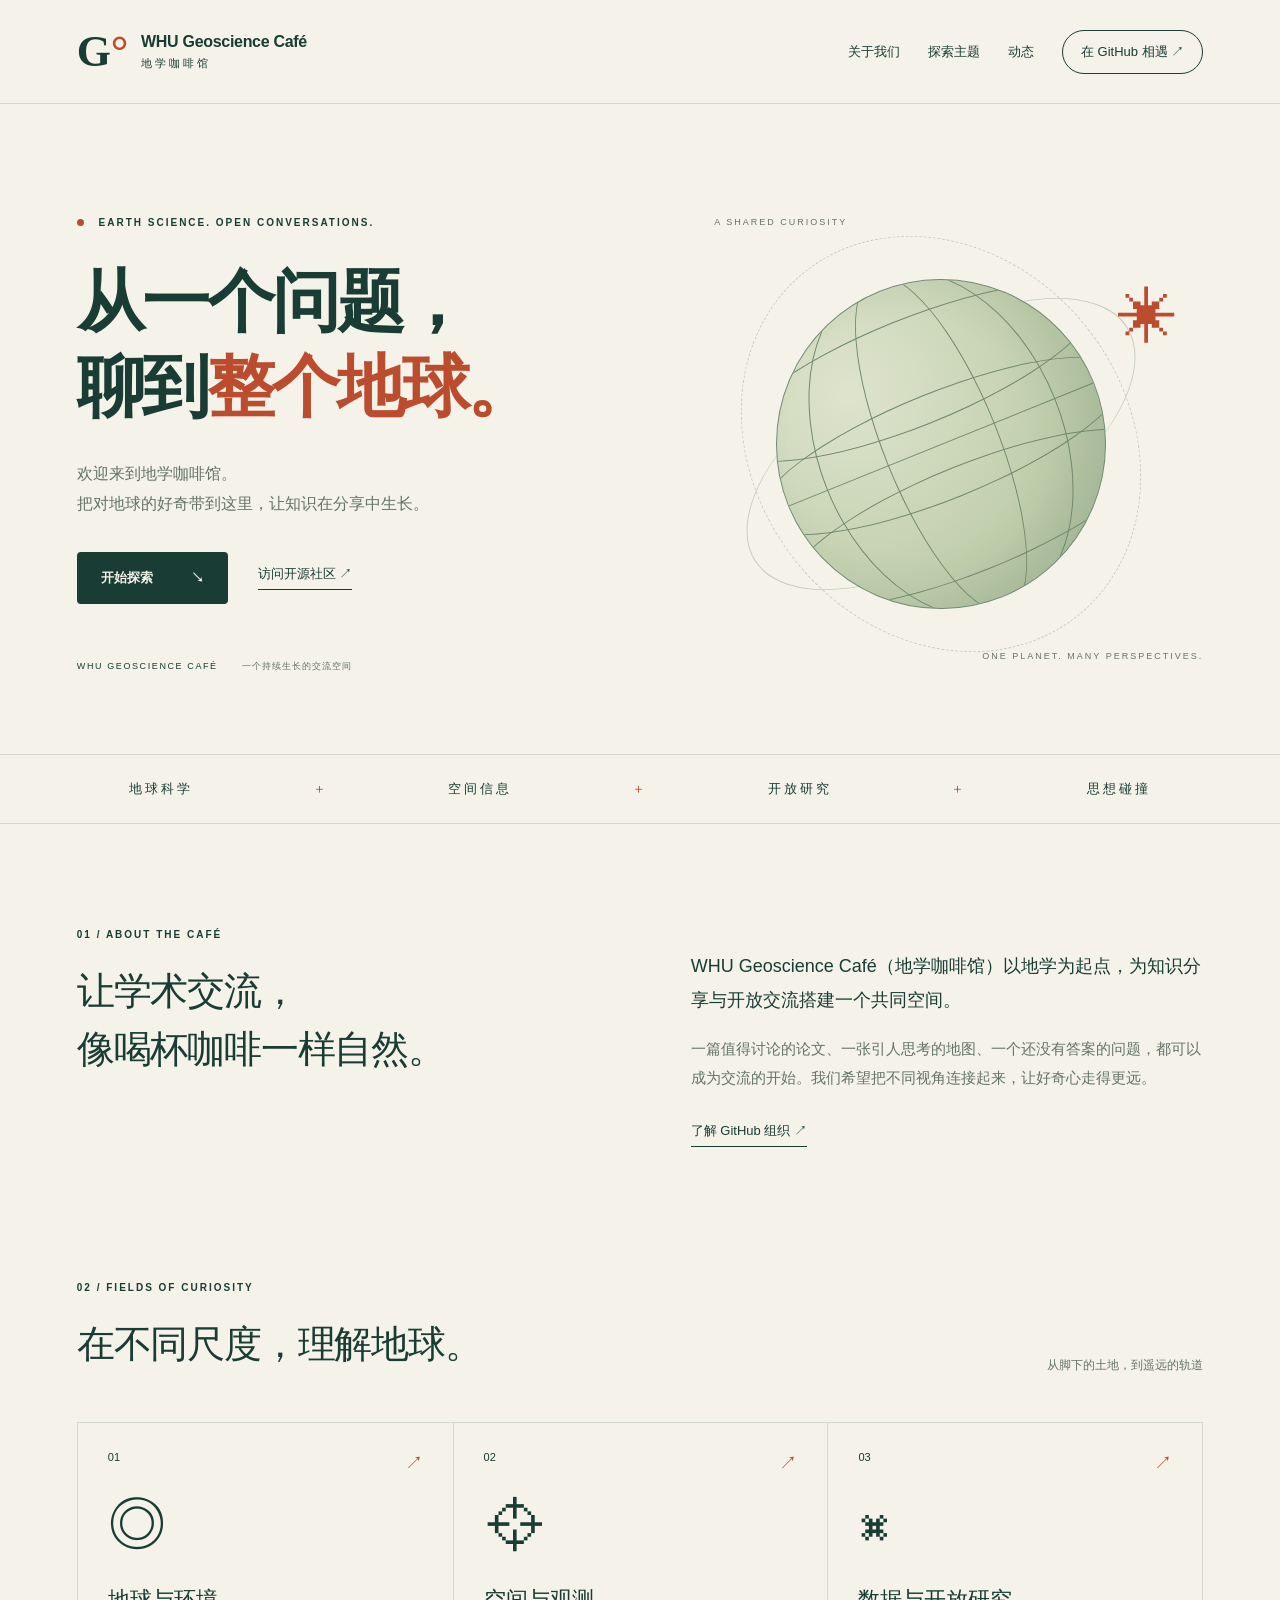
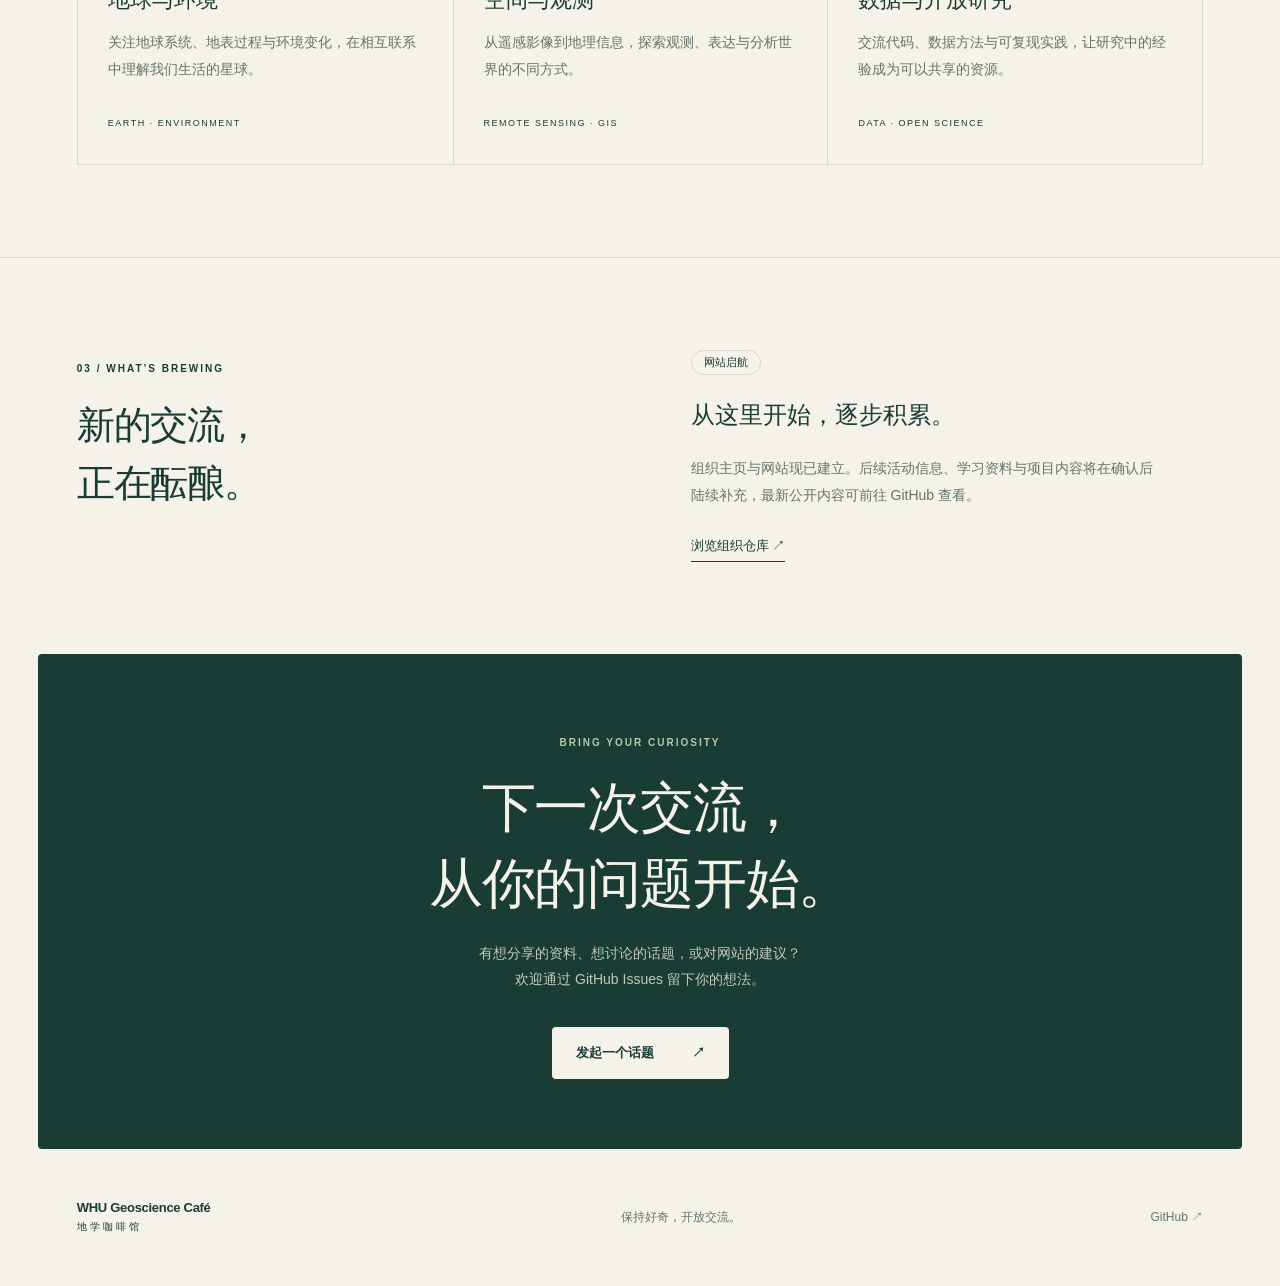
==== index.html @ db6918d6 "Initialize WHU Geoscience Café website and Pages deployment" ====
<!doctype html>
<html lang="zh-CN">
<head>
  <meta charset="utf-8">
  <meta name="viewport" content="width=device-width, initial-scale=1">
  <meta name="theme-color" content="#193c34">
  <meta name="description" content="WHU Geoscience Café · 地学咖啡馆。围绕地球科学、空间信息与开放研究，分享知识、交流问题、共同探索。">
  <title>WHU Geoscience Café · 地学咖啡馆</title>
  <link rel="icon" href="assets/favicon.svg" type="image/svg+xml">
  <link rel="stylesheet" href="styles.css">
</head>
<body>
  <header class="site-header">
    <a class="brand" href="#home" aria-label="地学咖啡馆首页"><span class="brand-mark" aria-hidden="true">G<span>°</span></span><span>WHU Geoscience Café<small>地学咖啡馆</small></span></a>
    <button class="nav-toggle" type="button" aria-expanded="false" aria-controls="site-nav" aria-label="打开导航">菜单 <span aria-hidden="true">＋</span></button>
    <nav id="site-nav" aria-label="主导航"><a href="#about">关于我们</a><a href="#explore">探索主题</a><a href="#updates">动态</a><a class="nav-cta" href="https://github.com/whu-geosciencecafe">在 GitHub 相遇 ↗</a></nav>
  </header>
  <main id="home">
    <section class="hero" aria-labelledby="hero-title">
      <div class="hero-content"><p class="eyebrow"><span class="status-dot"></span> EARTH SCIENCE. OPEN CONVERSATIONS.</p><h1 id="hero-title">从一个问题，<br>聊到<span>整个地球。</span></h1><p class="hero-copy">欢迎来到地学咖啡馆。<br>把对地球的好奇带到这里，让知识在分享中生长。</p><div class="hero-actions"><a class="button primary" href="#explore">开始探索 <span>↘</span></a><a class="text-link" href="https://github.com/whu-geosciencecafe">访问开源社区 ↗</a></div><p class="hero-caption">WHU GEOSCIENCE CAFÉ <span>一个持续生长的交流空间</span></p></div>
      <div class="earth-art" aria-hidden="true"><div class="orbit orbit-one"></div><div class="orbit orbit-two"></div><div class="earth"><div class="latitude lat-one"></div><div class="latitude lat-two"></div><div class="latitude lat-three"></div><div class="meridian mer-one"></div><div class="meridian mer-two"></div><div class="equator"></div></div><span class="art-label label-top">A SHARED CURIOSITY</span><span class="art-label label-bottom">ONE PLANET. MANY PERSPECTIVES.</span><span class="art-point">✳</span></div>
    </section>
    <div class="topic-strip" aria-label="交流关键词"><span>地球科学</span><b>＋</b><span>空间信息</span><b>＋</b><span>开放研究</span><b>＋</b><span>思想碰撞</span></div>
    <section id="about" class="section about"><div><p class="eyebrow">01 / ABOUT THE CAFÉ</p><h2>让学术交流，<br>像喝杯咖啡一样自然。</h2></div><div class="about-copy"><p>WHU Geoscience Café（地学咖啡馆）以地学为起点，为知识分享与开放交流搭建一个共同空间。</p><p>一篇值得讨论的论文、一张引人思考的地图、一个还没有答案的问题，都可以成为交流的开始。我们希望把不同视角连接起来，让好奇心走得更远。</p><a class="text-link" href="https://github.com/whu-geosciencecafe/.github/blob/main/profile/README.md">了解 GitHub 组织 ↗</a></div></section>
    <section id="explore" class="section explore"><div class="section-heading"><div><p class="eyebrow">02 / FIELDS OF CURIOSITY</p><h2>在不同尺度，理解地球。</h2></div><span class="section-note">从脚下的土地，到遥远的轨道</span></div><div class="topic-grid"><article><span class="topic-number">01 <span>↗</span></span><div class="topic-symbol" aria-hidden="true">◎</div><h3>地球与环境</h3><p>关注地球系统、地表过程与环境变化，在相互联系中理解我们生活的星球。</p><span class="topic-tags">EARTH · ENVIRONMENT</span></article><article><span class="topic-number">02 <span>↗</span></span><div class="topic-symbol" aria-hidden="true">⌖</div><h3>空间与观测</h3><p>从遥感影像到地理信息，探索观测、表达与分析世界的不同方式。</p><span class="topic-tags">REMOTE SENSING · GIS</span></article><article><span class="topic-number">03 <span>↗</span></span><div class="topic-symbol" aria-hidden="true">⌘</div><h3>数据与开放研究</h3><p>交流代码、数据方法与可复现实践，让研究中的经验成为可以共享的资源。</p><span class="topic-tags">DATA · OPEN SCIENCE</span></article></div></section>
    <section id="updates" class="section updates"><div><p class="eyebrow">03 / WHAT’S BREWING</p><h2>新的交流，<br>正在酝酿。</h2></div><div class="update-content"><span class="pill">网站启航</span><h3>从这里开始，逐步积累。</h3><p>组织主页与网站现已建立。后续活动信息、学习资料与项目内容将在确认后陆续补充，最新公开内容可前往 GitHub 查看。</p><a class="text-link" href="https://github.com/orgs/whu-geosciencecafe/repositories">浏览组织仓库 ↗</a></div></section>
    <section id="join" class="join"><p class="eyebrow">BRING YOUR CURIOSITY</p><h2>下一次交流，<br>从你的问题开始。</h2><p>有想分享的资料、想讨论的话题，或对网站的建议？<br>欢迎通过 GitHub Issues 留下你的想法。</p><a class="button light" href="https://github.com/whu-geosciencecafe/whu-geosciencecafe.github.io/issues/new/choose">发起一个话题 <span>↗</span></a></section>
  </main>
  <footer><a class="brand" href="#home">WHU Geoscience Café<small>地学咖啡馆</small></a><p>保持好奇，开放交流。</p><a href="https://github.com/whu-geosciencecafe">GitHub ↗</a></footer>
  <script src="script.js"></script>
</body>
</html>
---- styles.css ----
:root{--paper:#f4f2e9;--ink:#193c34;--muted:#66736a;--line:#d5d9cc;--accent:#bb4c2d}*{box-sizing:border-box}html{scroll-behavior:smooth;scroll-padding-top:100px}body{margin:0;background:var(--paper);color:var(--ink);font-family:Inter,-apple-system,BlinkMacSystemFont,"Segoe UI","PingFang SC","Microsoft YaHei",sans-serif;-webkit-font-smoothing:antialiased}a{color:inherit;text-decoration:none}button{font:inherit}a:focus-visible,button:focus-visible{outline:3px solid var(--accent);outline-offset:6px}.site-header{max-width:1440px;margin:auto;min-height:104px;padding:22px 6%;display:flex;align-items:center;justify-content:space-between;border-bottom:1px solid var(--line);gap:24px}.brand{display:flex;gap:13px;align-items:center;font-size:16px;font-weight:700;letter-spacing:-.3px}.brand small{display:block;font-size:11px;font-weight:400;letter-spacing:3px;margin-top:5px}.brand-mark{font-family:Georgia,serif;font-size:44px;line-height:1}.brand-mark span{color:var(--accent)}nav{display:flex;gap:28px;align-items:center;font-size:13px}.nav-cta{border:1px solid var(--ink);border-radius:30px;padding:12px 18px}.nav-toggle{display:none}.hero{max-width:1440px;margin:auto;display:grid;grid-template-columns:1.15fr 1fr;align-items:center;min-height:650px;padding:70px 6% 40px;overflow:hidden}.eyebrow{font-size:10px;font-weight:600;letter-spacing:2px;line-height:1.7}.status-dot{display:inline-block;width:7px;height:7px;border-radius:50%;background:var(--accent);margin-right:10px}h1{font-size:clamp(44px,5.3vw,78px);line-height:1.25;font-weight:600;letter-spacing:-3px;margin:29px 0}h1 span{color:var(--accent)}.hero-copy{font-size:16px;line-height:1.9;color:var(--muted)}.hero-actions{display:flex;align-items:center;gap:30px;margin:32px 0 54px}.button{display:inline-flex;align-items:center;justify-content:space-between;gap:38px;padding:17px 24px;border-radius:4px;font-size:13px;font-weight:600}.primary{background:var(--ink);color:var(--paper)}.button:hover{background:var(--accent);color:white}.text-link{font-size:13px;border-bottom:1px solid currentColor;padding-bottom:6px}.hero-caption{font-size:9px;letter-spacing:1.6px}.hero-caption span{display:inline-block;margin-left:20px;color:var(--muted);letter-spacing:1px}.earth-art{height:470px;position:relative;display:grid;place-items:center}.earth{position:relative;width:330px;height:330px;border:1px solid #748b74;border-radius:50%;overflow:hidden;transform:rotate(-22deg);background:radial-gradient(circle at 30% 25%,#dfe4cd,#becdaa 65%,#a4b797);box-shadow:inset -28px -20px 50px #193c3415}.latitude{position:absolute;border:1px solid #6f886e;border-radius:50%;width:120%;left:-10%;height:33%}.lat-one{top:10%}.lat-two{top:34%}.lat-three{top:58%}.meridian{position:absolute;height:110%;top:-5%;border:1px solid #6f886e;border-radius:50%;left:50%;transform:translateX(-50%)}.mer-one{width:35%}.mer-two{width:75%}.equator{position:absolute;top:50%;width:100%;height:1px;background:#6f886e}.orbit{position:absolute;width:440px;height:440px;border:1px solid #c2cbb7;border-radius:50%;transform:rotate(-32deg) scaleY(.47)}.orbit-two{transform:rotate(52deg) scaleY(.85);border-style:dashed}.art-label{position:absolute;font-size:9px;letter-spacing:2px;color:var(--muted)}.label-top{top:8px;left:35px}.label-bottom{bottom:18px;right:0}.art-point{position:absolute;right:25px;top:75px;color:var(--accent);font-size:60px}.topic-strip{display:flex;justify-content:space-around;gap:15px;padding:25px 6%;border-block:1px solid var(--line);font-size:13px;letter-spacing:3px}.topic-strip b{color:var(--accent);font-weight:400}.section{max-width:1440px;margin:auto;padding:92px 6%}h2{font-size:clamp(29px,3vw,42px);font-weight:500;line-height:1.5;letter-spacing:-1.2px;margin:19px 0}p{line-height:1.9}.about{display:grid;grid-template-columns:1fr 1fr;gap:9%}.about-copy{font-size:15px;padding-top:15px;color:var(--muted)}.about-copy p:first-child{color:var(--ink);font-size:18px}.about-copy .text-link{display:inline-block;margin-top:15px;color:var(--ink)}.explore{padding-top:30px}.section-heading{display:flex;justify-content:space-between;align-items:end;margin-bottom:30px}.section-note{font-size:12px;color:var(--muted);padding-bottom:18px}.topic-grid{display:grid;grid-template-columns:repeat(3,1fr);border:1px solid var(--line)}.topic-grid article{padding:28px 30px 34px}.topic-grid article+article{border-left:1px solid var(--line)}.topic-number{font-size:11px;display:flex;justify-content:space-between}.topic-number span{color:var(--accent);font-size:18px}.topic-symbol{font-size:58px;font-family:Georgia,serif;height:100px;display:flex;align-items:center;font-weight:400}.topic-grid h3{font-size:22px;font-weight:500;margin:10px 0}.topic-grid p{font-size:14px;color:var(--muted);margin-bottom:30px}.topic-tags{font-size:9px;letter-spacing:1.5px}.updates{display:grid;grid-template-columns:1fr 1fr;gap:9%;border-top:1px solid var(--line)}.pill{display:inline-block;border:1px solid var(--line);padding:4px 12px;border-radius:20px;font-size:11px}.update-content h3{font-size:24px;font-weight:500}.update-content p{color:var(--muted);font-size:14px;max-width:470px}.update-content .text-link{display:inline-block;margin-top:15px}.join{margin:0 3%;padding:70px 8%;text-align:center;background:var(--ink);color:var(--paper);position:relative;border-radius:4px}.join .eyebrow{color:#b9c8aa}.join h2{font-size:clamp(36px,4.2vw,56px);line-height:1.4}.join p:not(.eyebrow){font-size:14px;color:#c0cabc}.light{background:var(--paper);color:var(--ink);margin-top:20px}footer{max-width:1440px;margin:auto;display:flex;align-items:center;justify-content:space-between;padding:45px 6%;gap:20px}footer p,footer>a:last-child{font-size:12px;color:var(--muted)}footer .brand{display:block;font-size:13px}footer .brand small{font-size:10px}a{transition:color .2s,background .2s}nav a:hover,.text-link:hover{color:var(--accent)}@media(min-width:1441px){.topic-strip{padding-inline:calc((100vw - 1267px)/2)}}@media(max-width:900px){.site-header{padding-inline:5%}nav{gap:18px}.hero{padding-inline:5%;min-height:600px}.earth{width:270px;height:270px}.orbit{width:350px;height:350px}.earth-art{height:390px}.label-top{left:10px}.art-point{right:0;font-size:45px}.hero-caption span{display:block;margin:12px 0}.section{padding-inline:5%}.topic-grid article{padding:24px}.section-note{display:none}}@media(max-width:680px){html{scroll-padding-top:20px}.site-header{min-height:85px;position:relative;flex-wrap:wrap}.brand{font-size:14px}.brand-mark{font-size:38px}.nav-toggle{display:block;background:transparent;border:1px solid var(--line);border-radius:4px;padding:8px 10px;font-size:12px}.nav-toggle span{margin-left:8px}nav{display:none;width:100%;flex-direction:column;align-items:stretch;padding:12px 0;gap:0}nav.is-open{display:flex}nav a{padding:14px 4px}.nav-cta{border:0;padding:14px 4px}.hero{grid-template-columns:1fr;padding-top:40px}.hero h1{font-size:clamp(34px,10vw,46px);letter-spacing:-1.5px}.hero-actions{gap:24px;margin-bottom:30px}.hero-caption{margin-top:35px}.earth-art{height:330px;margin-top:20px}.earth{width:245px;height:245px}.orbit{width:320px;height:320px}.label-top{top:4px;left:5%}.label-bottom{bottom:0;right:5%;font-size:8px}.art-point{right:9%;top:37px}.topic-strip{padding:20px 5%;font-size:10px;letter-spacing:0;gap:8px}.section{padding:54px 6%}.about,.updates{grid-template-columns:1fr;gap:16px}.about-copy{padding-top:0}.about-copy p:first-child{font-size:17px}.topic-grid{grid-template-columns:1fr}.topic-grid article+article{border-left:0;border-top:1px solid var(--line)}.topic-grid article{padding:24px}.topic-symbol{height:80px}.topic-grid p{margin-bottom:20px}.section-heading{margin-bottom:20px}.join{padding:50px 6%;margin-inline:4%}.join p br{display:none}footer{padding:35px 6%;flex-wrap:wrap}footer p{margin:0}footer>a:last-child{width:100%}}@media(prefers-reduced-motion:reduce){html{scroll-behavior:auto}a{transition:none}}
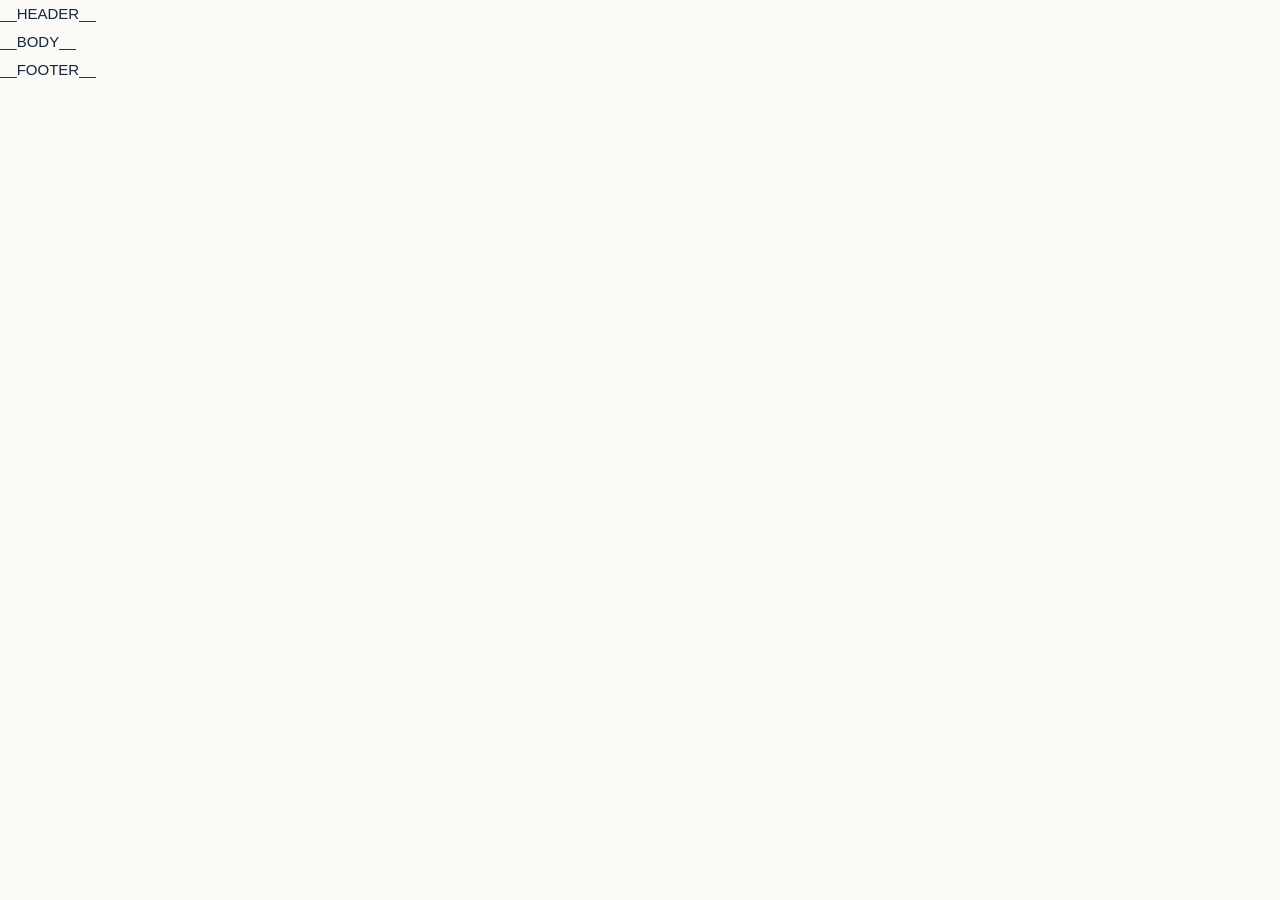
==== commit ddfdf249: "Rebuild GeoScience Cafe website with club assets and automated Pages checks" ====
--- a/index.html
+++ b/index.html
@@ -3,30 +3,37 @@
 <head>
   <meta charset="utf-8">
   <meta name="viewport" content="width=device-width, initial-scale=1">
-  <meta name="theme-color" content="#193c34">
-  <meta name="description" content="WHU Geoscience Café · 地学咖啡馆。围绕地球科学、空间信息与开放研究，分享知识、交流问题、共同探索。">
-  <title>WHU Geoscience Café · 地学咖啡馆</title>
-  <link rel="icon" href="assets/favicon.svg" type="image/svg+xml">
+  <meta name="theme-color" content="#153d8a">
+  <meta name="description" content="__DESCRIPTION__">
+  <meta property="og:title" content="__TITLE__">
+  <meta property="og:description" content="__DESCRIPTION__">
+  <meta property="og:type" content="website">
+  <meta property="og:image" content="https://whu-geosciencecafe.github.io/assets/photos/community.webp">
+  <meta property="og:url" content="https://whu-geosciencecafe.github.io/__PAGE_URL__">
+  <title>__TITLE__</title>
+  <link rel="canonical" href="https://whu-geosciencecafe.github.io/__PAGE_URL__">
+  <link rel="icon" href="assets/logo.png" type="image/png">
   <link rel="stylesheet" href="styles.css">
+  <script src="script.js" defer></script>
 </head>
 <body>
-  <header class="site-header">
-    <a class="brand" href="#home" aria-label="地学咖啡馆首页"><span class="brand-mark" aria-hidden="true">G<span>°</span></span><span>WHU Geoscience Café<small>地学咖啡馆</small></span></a>
-    <button class="nav-toggle" type="button" aria-expanded="false" aria-controls="site-nav" aria-label="打开导航">菜单 <span aria-hidden="true">＋</span></button>
-    <nav id="site-nav" aria-label="主导航"><a href="#about">关于我们</a><a href="#explore">探索主题</a><a href="#updates">动态</a><a class="nav-cta" href="https://github.com/whu-geosciencecafe">在 GitHub 相遇 ↗</a></nav>
-  </header>
-  <main id="home">
-    <section class="hero" aria-labelledby="hero-title">
-      <div class="hero-content"><p class="eyebrow"><span class="status-dot"></span> EARTH SCIENCE. OPEN CONVERSATIONS.</p><h1 id="hero-title">从一个问题，<br>聊到<span>整个地球。</span></h1><p class="hero-copy">欢迎来到地学咖啡馆。<br>把对地球的好奇带到这里，让知识在分享中生长。</p><div class="hero-actions"><a class="button primary" href="#explore">开始探索 <span>↘</span></a><a class="text-link" href="https://github.com/whu-geosciencecafe">访问开源社区 ↗</a></div><p class="hero-caption">WHU GEOSCIENCE CAFÉ <span>一个持续生长的交流空间</span></p></div>
-      <div class="earth-art" aria-hidden="true"><div class="orbit orbit-one"></div><div class="orbit orbit-two"></div><div class="earth"><div class="latitude lat-one"></div><div class="latitude lat-two"></div><div class="latitude lat-three"></div><div class="meridian mer-one"></div><div class="meridian mer-two"></div><div class="equator"></div></div><span class="art-label label-top">A SHARED CURIOSITY</span><span class="art-label label-bottom">ONE PLANET. MANY PERSPECTIVES.</span><span class="art-point">✳</span></div>
-    </section>
-    <div class="topic-strip" aria-label="交流关键词"><span>地球科学</span><b>＋</b><span>空间信息</span><b>＋</b><span>开放研究</span><b>＋</b><span>思想碰撞</span></div>
-    <section id="about" class="section about"><div><p class="eyebrow">01 / ABOUT THE CAFÉ</p><h2>让学术交流，<br>像喝杯咖啡一样自然。</h2></div><div class="about-copy"><p>WHU Geoscience Café（地学咖啡馆）以地学为起点，为知识分享与开放交流搭建一个共同空间。</p><p>一篇值得讨论的论文、一张引人思考的地图、一个还没有答案的问题，都可以成为交流的开始。我们希望把不同视角连接起来，让好奇心走得更远。</p><a class="text-link" href="https://github.com/whu-geosciencecafe/.github/blob/main/profile/README.md">了解 GitHub 组织 ↗</a></div></section>
-    <section id="explore" class="section explore"><div class="section-heading"><div><p class="eyebrow">02 / FIELDS OF CURIOSITY</p><h2>在不同尺度，理解地球。</h2></div><span class="section-note">从脚下的土地，到遥远的轨道</span></div><div class="topic-grid"><article><span class="topic-number">01 <span>↗</span></span><div class="topic-symbol" aria-hidden="true">◎</div><h3>地球与环境</h3><p>关注地球系统、地表过程与环境变化，在相互联系中理解我们生活的星球。</p><span class="topic-tags">EARTH · ENVIRONMENT</span></article><article><span class="topic-number">02 <span>↗</span></span><div class="topic-symbol" aria-hidden="true">⌖</div><h3>空间与观测</h3><p>从遥感影像到地理信息，探索观测、表达与分析世界的不同方式。</p><span class="topic-tags">REMOTE SENSING · GIS</span></article><article><span class="topic-number">03 <span>↗</span></span><div class="topic-symbol" aria-hidden="true">⌘</div><h3>数据与开放研究</h3><p>交流代码、数据方法与可复现实践，让研究中的经验成为可以共享的资源。</p><span class="topic-tags">DATA · OPEN SCIENCE</span></article></div></section>
-    <section id="updates" class="section updates"><div><p class="eyebrow">03 / WHAT’S BREWING</p><h2>新的交流，<br>正在酝酿。</h2></div><div class="update-content"><span class="pill">网站启航</span><h3>从这里开始，逐步积累。</h3><p>组织主页与网站现已建立。后续活动信息、学习资料与项目内容将在确认后陆续补充，最新公开内容可前往 GitHub 查看。</p><a class="text-link" href="https://github.com/orgs/whu-geosciencecafe/repositories">浏览组织仓库 ↗</a></div></section>
-    <section id="join" class="join"><p class="eyebrow">BRING YOUR CURIOSITY</p><h2>下一次交流，<br>从你的问题开始。</h2><p>有想分享的资料、想讨论的话题，或对网站的建议？<br>欢迎通过 GitHub Issues 留下你的想法。</p><a class="button light" href="https://github.com/whu-geosciencecafe/whu-geosciencecafe.github.io/issues/new/choose">发起一个话题 <span>↗</span></a></section>
-  </main>
-  <footer><a class="brand" href="#home">WHU Geoscience Café<small>地学咖啡馆</small></a><p>保持好奇，开放交流。</p><a href="https://github.com/whu-geosciencecafe">GitHub ↗</a></footer>
-  <script src="script.js"></script>
+  <a class="skip-link" href="#main">跳至正文</a>
+  __HEADER__
+  <main id="main">__BODY__</main>
+  __FOOTER__
+  <script id="site-data" type="application/json">__SITE_DATA__</script>
+  <dialog id="detail-dialog" aria-labelledby="dialog-title">
+    <div class="dialog-shell">
+      <button class="dialog-close" type="button" aria-label="关闭详情">关闭 <span aria-hidden="true">×</span></button>
+      <img id="dialog-image" src="assets/photos/community.webp" alt="" width="1200" height="800">
+      <div class="dialog-content">
+        <p id="dialog-category" class="eyebrow"></p>
+        <h2 id="dialog-title"></h2>
+        <p id="dialog-summary" class="dialog-summary"></p>
+        <div id="dialog-body"></div>
+        <p id="dialog-source" class="fine-print"></p>
+      </div>
+    </div>
+  </dialog>
 </body>
 </html>
--- a/styles.css
+++ b/styles.css
@@ -1 +1,511 @@
-:root{--paper:#f4f2e9;--ink:#193c34;--muted:#66736a;--line:#d5d9cc;--accent:#bb4c2d}*{box-sizing:border-box}html{scroll-behavior:smooth;scroll-padding-top:100px}body{margin:0;background:var(--paper);color:var(--ink);font-family:Inter,-apple-system,BlinkMacSystemFont,"Segoe UI","PingFang SC","Microsoft YaHei",sans-serif;-webkit-font-smoothing:antialiased}a{color:inherit;text-decoration:none}button{font:inherit}a:focus-visible,button:focus-visible{outline:3px solid var(--accent);outline-offset:6px}.site-header{max-width:1440px;margin:auto;min-height:104px;padding:22px 6%;display:flex;align-items:center;justify-content:space-between;border-bottom:1px solid var(--line);gap:24px}.brand{display:flex;gap:13px;align-items:center;font-size:16px;font-weight:700;letter-spacing:-.3px}.brand small{display:block;font-size:11px;font-weight:400;letter-spacing:3px;margin-top:5px}.brand-mark{font-family:Georgia,serif;font-size:44px;line-height:1}.brand-mark span{color:var(--accent)}nav{display:flex;gap:28px;align-items:center;font-size:13px}.nav-cta{border:1px solid var(--ink);border-radius:30px;padding:12px 18px}.nav-toggle{display:none}.hero{max-width:1440px;margin:auto;display:grid;grid-template-columns:1.15fr 1fr;align-items:center;min-height:650px;padding:70px 6% 40px;overflow:hidden}.eyebrow{font-size:10px;font-weight:600;letter-spacing:2px;line-height:1.7}.status-dot{display:inline-block;width:7px;height:7px;border-radius:50%;background:var(--accent);margin-right:10px}h1{font-size:clamp(44px,5.3vw,78px);line-height:1.25;font-weight:600;letter-spacing:-3px;margin:29px 0}h1 span{color:var(--accent)}.hero-copy{font-size:16px;line-height:1.9;color:var(--muted)}.hero-actions{display:flex;align-items:center;gap:30px;margin:32px 0 54px}.button{display:inline-flex;align-items:center;justify-content:space-between;gap:38px;padding:17px 24px;border-radius:4px;font-size:13px;font-weight:600}.primary{background:var(--ink);color:var(--paper)}.button:hover{background:var(--accent);color:white}.text-link{font-size:13px;border-bottom:1px solid currentColor;padding-bottom:6px}.hero-caption{font-size:9px;letter-spacing:1.6px}.hero-caption span{display:inline-block;margin-left:20px;color:var(--muted);letter-spacing:1px}.earth-art{height:470px;position:relative;display:grid;place-items:center}.earth{position:relative;width:330px;height:330px;border:1px solid #748b74;border-radius:50%;overflow:hidden;transform:rotate(-22deg);background:radial-gradient(circle at 30% 25%,#dfe4cd,#becdaa 65%,#a4b797);box-shadow:inset -28px -20px 50px #193c3415}.latitude{position:absolute;border:1px solid #6f886e;border-radius:50%;width:120%;left:-10%;height:33%}.lat-one{top:10%}.lat-two{top:34%}.lat-three{top:58%}.meridian{position:absolute;height:110%;top:-5%;border:1px solid #6f886e;border-radius:50%;left:50%;transform:translateX(-50%)}.mer-one{width:35%}.mer-two{width:75%}.equator{position:absolute;top:50%;width:100%;height:1px;background:#6f886e}.orbit{position:absolute;width:440px;height:440px;border:1px solid #c2cbb7;border-radius:50%;transform:rotate(-32deg) scaleY(.47)}.orbit-two{transform:rotate(52deg) scaleY(.85);border-style:dashed}.art-label{position:absolute;font-size:9px;letter-spacing:2px;color:var(--muted)}.label-top{top:8px;left:35px}.label-bottom{bottom:18px;right:0}.art-point{position:absolute;right:25px;top:75px;color:var(--accent);font-size:60px}.topic-strip{display:flex;justify-content:space-around;gap:15px;padding:25px 6%;border-block:1px solid var(--line);font-size:13px;letter-spacing:3px}.topic-strip b{color:var(--accent);font-weight:400}.section{max-width:1440px;margin:auto;padding:92px 6%}h2{font-size:clamp(29px,3vw,42px);font-weight:500;line-height:1.5;letter-spacing:-1.2px;margin:19px 0}p{line-height:1.9}.about{display:grid;grid-template-columns:1fr 1fr;gap:9%}.about-copy{font-size:15px;padding-top:15px;color:var(--muted)}.about-copy p:first-child{color:var(--ink);font-size:18px}.about-copy .text-link{display:inline-block;margin-top:15px;color:var(--ink)}.explore{padding-top:30px}.section-heading{display:flex;justify-content:space-between;align-items:end;margin-bottom:30px}.section-note{font-size:12px;color:var(--muted);padding-bottom:18px}.topic-grid{display:grid;grid-template-columns:repeat(3,1fr);border:1px solid var(--line)}.topic-grid article{padding:28px 30px 34px}.topic-grid article+article{border-left:1px solid var(--line)}.topic-number{font-size:11px;display:flex;justify-content:space-between}.topic-number span{color:var(--accent);font-size:18px}.topic-symbol{font-size:58px;font-family:Georgia,serif;height:100px;display:flex;align-items:center;font-weight:400}.topic-grid h3{font-size:22px;font-weight:500;margin:10px 0}.topic-grid p{font-size:14px;color:var(--muted);margin-bottom:30px}.topic-tags{font-size:9px;letter-spacing:1.5px}.updates{display:grid;grid-template-columns:1fr 1fr;gap:9%;border-top:1px solid var(--line)}.pill{display:inline-block;border:1px solid var(--line);padding:4px 12px;border-radius:20px;font-size:11px}.update-content h3{font-size:24px;font-weight:500}.update-content p{color:var(--muted);font-size:14px;max-width:470px}.update-content .text-link{display:inline-block;margin-top:15px}.join{margin:0 3%;padding:70px 8%;text-align:center;background:var(--ink);color:var(--paper);position:relative;border-radius:4px}.join .eyebrow{color:#b9c8aa}.join h2{font-size:clamp(36px,4.2vw,56px);line-height:1.4}.join p:not(.eyebrow){font-size:14px;color:#c0cabc}.light{background:var(--paper);color:var(--ink);margin-top:20px}footer{max-width:1440px;margin:auto;display:flex;align-items:center;justify-content:space-between;padding:45px 6%;gap:20px}footer p,footer>a:last-child{font-size:12px;color:var(--muted)}footer .brand{display:block;font-size:13px}footer .brand small{font-size:10px}a{transition:color .2s,background .2s}nav a:hover,.text-link:hover{color:var(--accent)}@media(min-width:1441px){.topic-strip{padding-inline:calc((100vw - 1267px)/2)}}@media(max-width:900px){.site-header{padding-inline:5%}nav{gap:18px}.hero{padding-inline:5%;min-height:600px}.earth{width:270px;height:270px}.orbit{width:350px;height:350px}.earth-art{height:390px}.label-top{left:10px}.art-point{right:0;font-size:45px}.hero-caption span{display:block;margin:12px 0}.section{padding-inline:5%}.topic-grid article{padding:24px}.section-note{display:none}}@media(max-width:680px){html{scroll-padding-top:20px}.site-header{min-height:85px;position:relative;flex-wrap:wrap}.brand{font-size:14px}.brand-mark{font-size:38px}.nav-toggle{display:block;background:transparent;border:1px solid var(--line);border-radius:4px;padding:8px 10px;font-size:12px}.nav-toggle span{margin-left:8px}nav{display:none;width:100%;flex-direction:column;align-items:stretch;padding:12px 0;gap:0}nav.is-open{display:flex}nav a{padding:14px 4px}.nav-cta{border:0;padding:14px 4px}.hero{grid-template-columns:1fr;padding-top:40px}.hero h1{font-size:clamp(34px,10vw,46px);letter-spacing:-1.5px}.hero-actions{gap:24px;margin-bottom:30px}.hero-caption{margin-top:35px}.earth-art{height:330px;margin-top:20px}.earth{width:245px;height:245px}.orbit{width:320px;height:320px}.label-top{top:4px;left:5%}.label-bottom{bottom:0;right:5%;font-size:8px}.art-point{right:9%;top:37px}.topic-strip{padding:20px 5%;font-size:10px;letter-spacing:0;gap:8px}.section{padding:54px 6%}.about,.updates{grid-template-columns:1fr;gap:16px}.about-copy{padding-top:0}.about-copy p:first-child{font-size:17px}.topic-grid{grid-template-columns:1fr}.topic-grid article+article{border-left:0;border-top:1px solid var(--line)}.topic-grid article{padding:24px}.topic-symbol{height:80px}.topic-grid p{margin-bottom:20px}.section-heading{margin-bottom:20px}.join{padding:50px 6%;margin-inline:4%}.join p br{display:none}footer{padding:35px 6%;flex-wrap:wrap}footer p{margin:0}footer>a:last-child{width:100%}}@media(prefers-reduced-motion:reduce){html{scroll-behavior:auto}a{transition:none}}
+@charset "UTF-8";
+:root {
+  --accent: #153d8a;
+  --accent-dark: #092654;
+  --ink: #142640;
+  --muted: #69717e;
+  --line: #e3e6eb;
+  --soft: #eef1f5;
+  --brand: #173d80;
+  --font: "Segoe UI", "PingFang SC", "Microsoft YaHei", sans-serif;
+}
+* { box-sizing: border-box; }
+html { scroll-behavior: smooth; scroll-padding-top: 30px; }
+body { margin: 0; background: #faf9f5; color: var(--ink); font: 15px/1.85 var(--font); -webkit-font-smoothing: antialiased; }
+body.dialog-open { overflow: hidden; }
+[hidden] { display: none !important; }
+a { color: inherit; text-decoration: none; }
+button { font: inherit; cursor: pointer; }
+img { display: block; width: 100%; height: auto; }
+figure, p, h1, h2, h3 { margin: 0; }
+h1, h2, h3 { line-height: 1.35; letter-spacing: -.035em; }
+h1 { font-size: clamp(35px, 4.2vw, 54px); font-weight: 700; }
+h2 { font-size: 30px; font-weight: 650; }
+h3 { font-size: 20px; font-weight: 650; }
+a, button { -webkit-tap-highlight-color: transparent; }
+a:focus-visible, button:focus-visible { outline: 3px solid #2455a0; outline-offset: 5px; }
+::selection { background: #dce6f8; }
+.container { width: min(1120px, 86%); margin-inline: auto; }
+.skip-link { position: fixed; top: -80px; left: 20px; z-index: 200; background: #faf9f5; padding: 10px 18px; }
+.skip-link:focus { top: 10px; }
+.eyebrow { color: var(--accent); font-size: 11px; font-weight: 650; letter-spacing: .12em; margin-bottom: 12px; }
+.fine-print { color: var(--muted); font-size: 11px; line-height: 1.8; }
+.button { display: inline-flex; align-items: center; justify-content: center; background: var(--accent); color: white; border: 1px solid var(--accent); border-radius: 2px; padding: 11px 23px; min-height: 46px; font-weight: 600; font-size: 14px; line-height: 1.6; transition: background .2s, border-color .2s; }
+.button:hover { background: var(--accent-dark); border-color: var(--accent-dark); }
+.button-small { padding: 8px 19px; min-height: 39px; }
+.button-outline { background: transparent; border-color: #ffffffd9; }
+.button-outline:hover { background: #ffffff24; border-color: white; }
+.text-link { display: inline-flex; align-items: center; gap: 12px; color: var(--accent); font-weight: 600; font-size: 14px; margin-top: 24px; }
+.text-link:hover { color: var(--accent-dark); text-decoration: underline; text-underline-offset: 5px; }
+.site-header { background: #faf9f5; }
+.header-inner { width: min(1120px, 86%); margin: auto; min-height: 118px; display: flex; align-items: center; justify-content: space-between; gap: 30px; }
+.brand { display: flex; gap: 10px; align-items: center; font-size: 24px; font-weight: 700; color: var(--brand); letter-spacing: -.06em; white-space: nowrap; line-height: 1.1; }
+.brand img { width: 48px; height: 48px; object-fit: contain; }
+.brand em, .footer-brand em { font-family: Georgia, serif; font-weight: 500; }
+.brand small { display: block; font-size: 9px; color: var(--muted); letter-spacing: .06em; margin-top: 9px; font-weight: 400; }
+#site-nav { display: flex; align-items: center; gap: 26px; font-size: 14px; font-weight: 500; }
+#site-nav > a:not(.button) { padding: 10px 0; white-space: nowrap; }
+#site-nav > a:not(.button):hover, #site-nav > a[aria-current="page"] { color: var(--accent); }
+.nav-toggle { display: none; }
+.feature-section { display: grid; grid-template-columns: 1fr 1fr; gap: 48px; align-items: center; margin-top: 70px; margin-bottom: 70px; }
+.feature-image { overflow: hidden; border-radius: 2px; background: var(--soft); }
+.feature-image img { aspect-ratio: 1.18; object-fit: cover; }
+.feature-image figcaption { font-size: 11px; color: var(--muted); padding: 11px 15px; background: var(--soft); }
+.feature-copy h2 { margin-bottom: 20px; }
+.feature-copy > p:not(.eyebrow) { font-size: 14px; color: var(--muted); margin-top: 14px; line-height: 1.95; }
+.list-heading { font-size: 16px; margin: 23px 0 10px; }
+.event-row { display: block; padding: 14px 0; border-bottom: 1px solid var(--line); }
+.event-row h3 { font-size: 15px; line-height: 1.6; letter-spacing: -.02em; margin-bottom: 4px; }
+.event-row:hover h3 { color: var(--accent); }
+.event-row .event-meta { font-size: 11px; color: var(--muted); display: flex; align-items: center; gap: 10px; }
+.event-tag { color: var(--accent); font-size: 10px; font-weight: 600; }
+.impact-strip { display: grid; grid-template-columns: repeat(3, 1fr); gap: 20px; background: var(--soft); padding: 33px 40px 20px; border-radius: 2px; text-align: center; }
+.impact-strip strong { font-size: 43px; font-weight: 650; letter-spacing: -.06em; line-height: 1.3; }
+.impact-strip strong span { font-size: 25px; }
+.impact-strip div > p { font-size: 12px; color: var(--muted); margin-top: 7px; }
+.impact-strip > .fine-print { grid-column: 1 / -1; font-size: 10px; }
+.partners-preview { text-align: center; margin-top: 85px; margin-bottom: 85px; }
+.partners-preview > p:not(.eyebrow) { font-size: 14px; color: var(--muted); margin: 18px auto 0; max-width: 650px; }
+.partner-wordmarks { display: flex; justify-content: center; align-items: center; gap: 45px; flex-wrap: wrap; padding: 38px 10px 15px; }
+.partner-wordmarks > span { font-size: 28px; font-weight: 650; color: #273449; letter-spacing: -.06em; }
+.wordmark-trae { letter-spacing: .06em !important; font-weight: 800 !important; }
+.site-footer { background: #f1f1ed; margin-top: 80px; padding: 53px 0 0; }
+.footer-grid { display: grid; grid-template-columns: 1.1fr .65fr 1fr; gap: 60px; }
+.footer-brand { font-size: 26px; font-weight: 700; letter-spacing: -.055em; color: var(--brand); }
+.footer-grid h2 { font-size: 18px; margin-bottom: 17px; letter-spacing: -.02em; }
+.footer-grid p { color: var(--muted); font-size: 12px; margin-top: 12px; line-height: 2; }
+.footer-navigation a, .footer-contact a { display: block; font-size: 12px; margin: 8px 0; }
+.footer-grid a:hover { color: var(--accent); }
+.footer-copyright { margin-top: 26px !important; }
+.footer-contact .fine-print { font-size: 10px; }
+.footer-bottom { border-top: 1px solid #dce0e6; padding: 20px 0; margin-top: 36px; display: flex; justify-content: space-between; font-size: 10px; color: var(--muted); }
+.page-intro { margin-top: 40px; margin-bottom: 48px; max-width: 900px; text-align: center; }
+.page-intro h1 { margin-bottom: 22px; }
+.page-intro > p:not(.eyebrow) { color: var(--muted); font-size: 16px; line-height: 1.9; }
+.archive-controls { display: flex; justify-content: space-between; align-items: center; gap: 20px; margin-bottom: 30px; }
+.filters { display: flex; flex-wrap: wrap; gap: 8px; }
+.filter { background: #faf9f5; color: #454e5e; border: 1px solid #d9dce2; border-radius: 2px; padding: 8px 16px; font-size: 13px; line-height: 1.6; transition: background .2s, border-color .2s; }
+.filter:hover { color: var(--accent); border-color: var(--accent); }
+.filter.active { color: white; background: var(--accent); border-color: var(--accent); }
+.activity-grid { display: grid; grid-template-columns: repeat(3, 1fr); gap: 35px 27px; }
+.activity-card { position: relative; min-width: 0; }
+.activity-image { aspect-ratio: 1.45; border-radius: 2px; background: var(--soft); overflow: hidden; }
+.activity-image img { width: 100%; height: 100%; object-fit: cover; transition: transform .4s; }
+.activity-card:hover .activity-image img { transform: scale(1.035); }
+.activity-meta { display: flex; gap: 12px; align-items: center; justify-content: space-between; font-size: 11px; color: var(--muted); margin: 16px 0 10px; }
+.activity-meta span:first-child { color: var(--accent); }
+.activity-card h3 { font-size: 20px; letter-spacing: -.03em; }
+.activity-card > p { font-size: 13px; color: var(--muted); margin: 12px 0; }
+.activity-open { display: block; width: 100%; text-align: left; color: inherit; background: none; border: 0; padding: 0; font: inherit; line-height: 1.5; letter-spacing: inherit; }
+.activity-open::after { content: ""; position: absolute; inset: 0; }
+.activity-open:hover { color: var(--accent); }
+.archive-footnote { border-top: 1px solid var(--line); margin-top: 45px; padding-top: 22px; }
+.section-block { margin-top: 75px; margin-bottom: 75px; }
+.section-title { margin-bottom: 32px; }
+.section-title > p:not(.eyebrow) { color: var(--muted); font-size: 14px; margin-top: 17px; }
+.about-story { margin-top: 55px; }
+.history-image img { aspect-ratio: 1.3; }
+.timeline { display: flex; justify-content: space-between; gap: 15px; border-top: 1px solid var(--line); margin-top: 26px; padding-top: 21px; }
+.timeline strong { display: block; font-size: 25px; color: var(--brand); }
+.timeline span { display: block; color: var(--muted); font-size: 10px; margin-top: 5px; }
+.fields-grid { display: grid; grid-template-columns: repeat(3, 1fr); gap: 22px; }
+.fields-grid article { border-top: 2px solid var(--line); padding: 23px 4px; }
+.fields-grid article > span { color: var(--accent); font-size: 13px; }
+.fields-grid h3 { font-size: 19px; margin: 13px 0 12px; }
+.fields-grid p { color: var(--muted); font-size: 13px; }
+.quote-banner { padding: 40px; text-align: center; background: var(--soft); border-left: 3px solid var(--accent); border-radius: 4px; }
+.quote-banner > p { font-size: 24px; font-weight: 500; }
+.quote-banner > span { display: block; font-size: 11px; color: var(--muted); margin-top: 18px; }
+.gallery-grid { display: grid; grid-template-columns: repeat(3, 1fr); gap: 27px; }
+.gallery-card { position: relative; min-width: 0; }
+.gallery-card button { display: block; width: 100%; border: 0; padding: 0; background: transparent; color: var(--ink); text-align: left; }
+.gallery-card .gallery-image { overflow: hidden; border-radius: 2px; display: block; background: var(--soft); }
+.gallery-card img { aspect-ratio: 1.25; object-fit: cover; transition: transform .4s; }
+.gallery-card button:hover img { transform: scale(1.04); }
+.gallery-caption { display: block; margin-top: 13px; font-size: 14px; font-weight: 600; line-height: 1.7; }
+.gallery-category { display: block; margin-top: 5px; color: var(--muted); font-size: 11px; }
+.resource-grid, .alumni-grid { display: grid; grid-template-columns: repeat(3, 1fr); gap: 27px; }
+.resource-grid article { background: var(--soft); padding: 28px; border-radius: 2px; }
+.resource-label { color: var(--accent); font-size: 12px; }
+.resource-grid h3 { margin: 16px 0; }
+.resource-grid p { color: var(--muted); font-size: 13px; }
+.resource-grid .text-link { font-size: 12px; }
+.alumni-grid article { border-top: 2px solid var(--line); padding: 25px 0; }
+.alumni-grid article > span { font-size: 11px; color: var(--accent); }
+.alumni-grid h3 { font-size: 25px; margin: 12px 0 5px; }
+.alumni-grid p { font-size: 12px; color: var(--muted); }
+.alumni-grid strong { display: block; font-size: 14px; margin-top: 20px; font-weight: 600; }
+.contact-banner { text-align: center; padding: 38px 25px; background: var(--soft); border-radius: 2px; }
+.contact-banner p { color: var(--muted); margin: 18px 0 25px; font-size: 14px; }
+.partner-detail-grid { display: grid; grid-template-columns: repeat(2, 1fr); gap: 30px 45px; }
+.partner-detail-grid article { border-bottom: 1px solid var(--line); padding: 15px 0 35px; }
+.partner-name { display: block; font-size: 37px; line-height: 1.3; font-weight: 650; letter-spacing: -.05em; margin-bottom: 24px; color: #29354a; }
+.partner-detail-grid h2 { font-size: 22px; margin-bottom: 14px; }
+.partner-detail-grid article > p:not(.eyebrow) { color: var(--muted); font-size: 14px; }
+.partner-detail-grid .eyebrow { font-size: 10px; }
+dialog { padding: 0; border: 0; border-radius: 8px; width: min(790px, calc(100% - 30px)); max-height: 90dvh; color: var(--ink); background: #faf9f5; box-shadow: 0 20px 100px #0005; }
+dialog::backdrop { background: #0b1426c9; backdrop-filter: blur(4px); }
+.dialog-shell { position: relative; }
+.dialog-close { position: sticky; top: 14px; float: right; z-index: 2; display: flex; align-items: center; gap: 15px; margin: 14px 14px -55px 0; padding: 3px 13px; border: 1px solid var(--line); border-radius: 2px; font-size: 12px; background: #faf9f5; color: var(--ink); }
+.dialog-close span { font-size: 25px; }
+.dialog-shell > img { max-height: 380px; object-fit: cover; }
+.dialog-content { padding: 28px 35px 35px; }
+.dialog-content h2 { font-size: 29px; }
+.dialog-summary { color: #3f4e67; font-size: 17px; margin: 20px 0; }
+#dialog-body p { font-size: 14px; color: var(--muted); margin: 15px 0; }
+#dialog-body ul { font-size: 14px; color: var(--muted); padding-left: 20px; }
+#dialog-source { border-top: 1px solid var(--line); margin-top: 25px; padding-top: 20px; }
+.photo-dialog .dialog-shell > img { object-fit: contain; max-height: 66dvh; background: #111827; }
+.photo-dialog .dialog-content { padding-top: 22px; }
+.photo-dialog .dialog-content h2 { font-size: 23px; }
+.photo-dialog .dialog-summary { margin: 12px 0; font-size: 14px; }
+@media (max-width: 1050px) {
+  .container, .header-inner { width: 90%; }
+  .header-inner { gap: 20px; min-height: 105px; }
+  .brand { font-size: 22px; }
+  #site-nav { gap: 18px; font-size: 13px; }
+  .feature-section { gap: 35px; }
+  .feature-copy h2 { font-size: 27px; }
+  .activity-card h3 { font-size: 18px; }
+  .footer-grid { gap: 35px; }
+  .partner-wordmarks { gap: 30px; }
+}
+@media (max-width: 820px) {
+  .header-inner { min-height: 92px; flex-wrap: wrap; gap: 0; position: relative; }
+  .brand { font-size: 22px; }
+  .brand img { width: 43px; height: 43px; }
+  .nav-toggle { display: flex; align-items: center; gap: 13px; background: transparent; color: var(--ink); border: 1px solid var(--line); border-radius: 2px; padding: 7px 11px; font-size: 12px; }
+  #site-nav { display: none; width: 100%; flex-direction: column; align-items: stretch; gap: 0; padding: 12px 0 25px; font-size: 14px; }
+  #site-nav.is-open { display: flex; }
+  #site-nav > a:not(.button) { padding: 12px 0; }
+  #site-nav > .button { align-self: flex-start; margin-top: 10px; }
+  .feature-section { gap: 28px; margin-block: 55px; }
+  .feature-image img { aspect-ratio: 1; }
+  .feature-copy h2 { font-size: 25px; }
+  .feature-copy > p:not(.eyebrow) { font-size: 13px; }
+  .activity-grid, .gallery-grid { grid-template-columns: repeat(2, 1fr); }
+  .resource-grid { grid-template-columns: 1fr; gap: 20px; }
+  .resource-grid article { padding: 25px; }
+  .fields-grid { grid-template-columns: repeat(2, 1fr); }
+  .footer-grid { grid-template-columns: 1fr 1fr; }
+  .footer-contact { grid-column: 1 / -1; }
+  .footer-contact > p br { display: none; }
+  .partner-wordmarks > span { font-size: 25px; }
+}
+@media (max-width: 600px) {
+  body { font-size: 14px; }
+  h2 { font-size: 26px; }
+  .container, .header-inner { width: 90%; }
+  .header-inner { min-height: 85px; }
+  .brand { gap: 8px; font-size: 21px; }
+  .brand small { font-size: 8px; letter-spacing: 0; margin-top: 7px; }
+  .brand img { width: 40px; height: 40px; }
+  .feature-section { grid-template-columns: 1fr; gap: 27px; margin-block: 45px; }
+  .feature-image img { aspect-ratio: 1.4; }
+  .feature-copy h2 { font-size: 26px; margin-bottom: 17px; }
+  .feature-copy > p:not(.eyebrow) { font-size: 13px; }
+  .feature-reverse .feature-image { grid-row: 1; }
+  .eyebrow { font-size: 10px; }
+  .event-row { padding-block: 13px; }
+  .event-row h3 { font-size: 14px; }
+  .text-link { font-size: 13px; }
+  .impact-strip { padding: 25px 14px 16px; gap: 17px 7px; }
+  .impact-strip strong { font-size: 33px; }
+  .impact-strip strong span { font-size: 20px; }
+  .impact-strip div > p { font-size: 10px; line-height: 1.8; margin-top: 8px; }
+  .impact-strip > .fine-print { font-size: 9px; }
+  .partners-preview { margin-block: 55px; }
+  .partners-preview > p:not(.eyebrow) { font-size: 13px; }
+  .partner-wordmarks { gap: 22px 28px; padding-top: 30px; }
+  .partner-wordmarks > span { font-size: 24px; }
+  .site-footer { margin-top: 55px; padding-top: 35px; }
+  .footer-grid { grid-template-columns: 1fr 1fr; gap: 28px 20px; }
+  .footer-brand { font-size: 22px; }
+  .footer-grid h2 { font-size: 16px; }
+  .footer-grid p, .footer-grid a:not(.footer-brand) { font-size: 11px; }
+  .footer-bottom { flex-direction: column; gap: 9px; font-size: 9px; padding-block: 20px; margin-top: 25px; }
+  .page-intro { margin-top: 25px; margin-bottom: 35px; }
+  .page-intro h1 { font-size: 33px; line-height: 1.4; margin-bottom: 18px; }
+  .page-intro > p:not(.eyebrow) { font-size: 13px; }
+  .page-intro br { display: none; }
+  .archive-controls { display: block; margin-bottom: 24px; }
+  .filters { gap: 7px; }
+  .filter { padding: 7px 12px; font-size: 12px; }
+  .archive-controls > p { margin-top: 14px; }
+  .activity-grid { grid-template-columns: 1fr; gap: 33px; }
+  .activity-image { aspect-ratio: 1.6; }
+  .activity-card h3 { font-size: 21px; }
+  .activity-card > p { font-size: 13px; }
+  .archive-footnote { margin-top: 35px; font-size: 10px; }
+  .section-block { margin-block: 50px; }
+  .section-title > p:not(.eyebrow) { font-size: 13px; }
+  .fields-grid { gap: 15px; }
+  .fields-grid article { padding-block: 19px; }
+  .fields-grid h3 { font-size: 17px; line-height: 1.5; }
+  .fields-grid p { font-size: 12px; }
+  .timeline { gap: 10px; }
+  .timeline strong { font-size: 23px; }
+  .timeline span { font-size: 9px; }
+  .quote-banner { padding: 29px 22px; }
+  .quote-banner > p { font-size: 21px; }
+  .quote-banner > span { font-size: 10px; }
+  .gallery-grid { gap: 24px 15px; }
+  .gallery-card img { aspect-ratio: 1; }
+  .gallery-caption { font-size: 12px; margin-top: 10px; }
+  .gallery-category { font-size: 10px; }
+  .alumni-grid { grid-template-columns: 1fr; gap: 10px; }
+  .alumni-grid article { padding: 22px 0; }
+  .alumni-grid strong { margin-top: 12px; }
+  .partner-detail-grid { grid-template-columns: 1fr; gap: 20px; }
+  .partner-name { font-size: 33px; }
+  .partner-detail-grid article > p:not(.eyebrow) { font-size: 13px; }
+  .contact-banner { padding: 30px 23px; }
+  .contact-banner h2 { font-size: 24px; }
+  .contact-banner p { font-size: 13px; }
+  .dialog-content { padding: 25px 23px; }
+  .dialog-content h2 { font-size: 25px; }
+  .dialog-summary { font-size: 16px; }
+  .dialog-shell > img { max-height: 280px; }
+}
+@media (max-width: 360px) {
+  .brand { font-size: 18px; }
+  .brand img { width: 35px; height: 35px; }
+  .nav-toggle { padding: 6px 9px; gap: 8px; font-size: 11px; }
+  .impact-strip strong { font-size: 28px; }
+  .impact-strip strong span { font-size: 17px; }
+  .partner-wordmarks { gap: 17px 20px; }
+}
+@media (prefers-reduced-motion: reduce) {
+  html { scroll-behavior: auto; }
+  *, *::before, *::after { transition: none !important; animation: none !important; }
+}
+
+/* The homepage keeps the original blue and warm-white editorial identity. */
+.serif { font-family: "Noto Serif SC", "Songti SC", "STSong", "SimSun", serif; font-weight: 500; }
+.site-header { background: rgba(250,249,245,.97); border-bottom: 1px solid var(--line); }
+.header-inner { width: min(1440px, 91%); min-height: 98px; }
+.brand { color: var(--accent); }
+#site-nav { gap: 29px; font-size: 13px; }
+#site-nav > .button { color: var(--accent); border-color: #c6cdd9; background: transparent; border-radius: 0; font-weight: 500; }
+#site-nav > .button:hover { color: white; background: var(--accent); border-color: var(--accent); }
+.editorial-button { border-radius: 0; justify-content: space-between; gap: 35px; padding: 15px 23px; min-height: 54px; }
+.editorial-button span { font-size: 23px; line-height: 1; }
+.editorial-hero { max-width: 1600px; margin: auto; padding: 43px 4.5% 0; display: grid; grid-template-columns: 43% 57%; align-items: stretch; }
+.editorial-hero-copy { padding: 19px 4% 28px 3.3%; }
+.editorial-hero .eyebrow { display: flex; align-items: center; gap: 10px; color: var(--accent); font-size: 9px; letter-spacing: .12em; }
+.tiny-line { display: inline-block; width: 23px; height: 1px; background: var(--accent); }
+.editorial-hero h1 { font-size: clamp(53px,5.9vw,88px); font-weight: 650; line-height: 1.2; letter-spacing: -.06em; margin: 28px 0 20px; color: var(--accent); }
+.hero-motto { font-size: 24px; font-weight: 500; line-height: 1.6; letter-spacing: .06em; }
+.hero-intro { margin: 19px 0 25px; color: var(--muted); font-size: 13px; }
+.hero-story-link { display: block; font-size: 11px; color: var(--muted); margin-top: 23px; }
+.hero-story-link span { margin-left: 13px; }
+.hero-photo { position: relative; min-height: 610px; background: #d5dfef; overflow: hidden; }
+.hero-photo > img { height: 100%; object-fit: cover; object-position: 50% 50%; }
+.hero-photo::after { content: ""; position: absolute; inset: 55% 0 0; background: linear-gradient(transparent,rgba(3,21,48,.72)); pointer-events: none; }
+.hero-photo figcaption { position: absolute; bottom: 27px; left: 29px; right: 29px; color: white; z-index: 1; display: flex; justify-content: space-between; font-size: 11px; }
+.hero-photo figcaption span:first-child { letter-spacing: .2em; }
+.photo-stamp { position: absolute; right: 23px; top: 25px; background: #faf9f5; color: var(--accent); padding: 18px 20px; transform: rotate(5deg); font-size: 15px; line-height: 1.6; letter-spacing: .14em; box-shadow: 0 3px 12px #0001; }
+.photo-stamp i { font-family: Georgia,serif; font-size: 14px; letter-spacing: 0; }
+.hero-foot { grid-column: 1 / -1; display: flex; justify-content: space-between; padding: 22px 1.4%; color: var(--muted); font-size: 10px; letter-spacing: .12em; }
+.hero-foot a { display: flex; align-items: center; gap: 28px; }
+.hero-foot a:hover { color: var(--accent); }
+.editorial-impact { max-width: 1440px; margin: auto; padding: 52px 6.2% 37px; display: grid; grid-template-columns: 1.05fr 1fr .85fr 1.1fr; border-top: 1px solid var(--line); gap: 25px; align-items: center; }
+.impact-intro .eyebrow { color: var(--accent); font-size: 9px; line-height: 1.7; margin: 0; }
+.impact-intro > p:last-child { font-size: 14px; margin-top: 13px; }
+.impact-stat { border-left: 1px solid var(--line); padding-left: 30px; }
+.impact-stat strong { color: var(--accent); font: 500 55px/1.2 Georgia,serif; letter-spacing: -.05em; white-space: nowrap; }
+.impact-stat strong span { font-size: 30px; letter-spacing: -.04em; }
+.impact-stat p { font-size: 11px; margin-top: 10px; }
+.impact-source { grid-column: 1 / -1; text-align: right; font-size: 9px; color: var(--muted); }
+.editorial-section { max-width: 1440px; padding: 85px 6.2%; margin: auto; }
+.section-kicker { display: flex; justify-content: space-between; color: var(--accent); font-size: 10px; letter-spacing: .15em; font-weight: 650; padding-bottom: 25px; border-bottom: 1px solid var(--line); margin-bottom: 44px; gap: 20px; }
+.section-kicker span:last-child { font-weight: 400; letter-spacing: .1em; }
+.editorial-section h2 { font-size: clamp(32px,3.45vw,52px); font-weight: 650; line-height: 1.3; letter-spacing: -.04em; }
+.editorial-section .text-link { font-size: 12px; border-bottom: 1px solid currentColor; padding-bottom: 6px; margin-top: 22px; gap: 25px; }
+.editorial-section .text-link:hover { text-decoration: none; }
+.editorial-story-grid { display: grid; grid-template-columns: 1fr 1.05fr; gap: 11%; }
+.editorial-story-grid h2 { margin-bottom: 26px; }
+.editorial-story-grid p { color: var(--muted); font-size: 13px; line-height: 2; margin-bottom: 17px; }
+.editorial-story-grid .story-lead { color: var(--accent); font-size: 18px; margin-bottom: 18px; }
+.history-print { padding: 15px; background: #edece6; transform: rotate(1.4deg); }
+.history-print img { aspect-ratio: 1.55; object-fit: cover; filter: saturate(.8); }
+.history-print figcaption { padding-top: 12px; color: #5b626f; font-size: 10px; letter-spacing: .06em; }
+.story-timeline { display: flex; justify-content: space-between; align-items: flex-start; margin-top: 45px; gap: 15px; }
+.story-timeline b { font: 400 28px/1.3 Georgia,serif; color: var(--accent); }
+.story-timeline div > span { display: block; color: var(--muted); font-size: 11px; line-height: 1.7; margin-top: 8px; }
+.timeline-rule { height: 1px; background: #c9cfda; flex: 1; margin-top: 20px; }
+.home-activities { background: #eef1f5; }
+.editorial-section-heading { display: flex; justify-content: space-between; align-items: flex-end; gap: 40px; margin-bottom: 36px; }
+.editorial-section-heading p { color: var(--muted); font-size: 13px; margin-top: 17px; }
+.editorial-section-heading > .text-link { margin: 0 0 6px; white-space: nowrap; }
+.home-activity-grid .activity-image { border-radius: 0; }
+.home-activity-grid .activity-card h3 { font-size: 21px; }
+.home-activity-grid .activity-meta span:first-child { color: var(--accent); }
+.archive-entry { display: flex; justify-content: space-between; align-items: center; margin-top: 36px; border-top: 1px solid #cfd6e2; padding-top: 22px; font-size: 12px; }
+.archive-entry p { color: var(--muted); }
+.archive-entry a { color: var(--accent); font-weight: 600; }
+.archive-entry a span { margin-left: 18px; }
+.editorial-fields-layout { display: grid; grid-template-columns: 1fr 1.1fr; gap: 11%; }
+.editorial-fields-layout > div:first-child > p { font-size: 13px; color: var(--muted); max-width: 340px; margin-top: 26px; }
+.field-caption { display: block; font-size: 9px; letter-spacing: .18em; color: var(--accent); margin-top: 40px; }
+.editorial-field-list article { display: flex; gap: 25px; padding: 22px 0; border-bottom: 1px solid var(--line); }
+.editorial-field-list article:first-child { padding-top: 0; }
+.editorial-field-list article > span { font: 400 20px Georgia,serif; color: var(--accent); }
+.editorial-field-list h3 { font-size: 17px; letter-spacing: 0; }
+.editorial-field-list p { font-size: 12px; color: var(--muted); margin-top: 7px; }
+.editorial-world { color: white; background: #092654; }
+.editorial-world .section-kicker { color: #c2d1ed; border-color: #ffffff30; }
+.editorial-world .editorial-section-heading > p { color: #c3cfe3; line-height: 2; }
+.world-photos { position: relative; }
+.world-photos > div { display: grid; grid-template-columns: 1fr 1fr; gap: 12px; }
+.world-photos img { aspect-ratio: 1.5; object-fit: cover; height: 100%; }
+.world-photos figcaption { position: absolute; bottom: 15px; left: 20px; color: white; background: #092654cf; font-size: 10px; padding: 4px 10px; }
+.editorial-world-details { display: grid; grid-template-columns: 1.2fr 1fr; gap: 9%; padding-top: 35px; }
+.world-stats { display: flex; justify-content: space-between; gap: 25px; }
+.world-stats strong { display: block; font: 400 55px/1.3 Georgia,serif; }
+.world-stats span { display: block; color: #c3cfe3; font-size: 11px; margin-top: 8px; }
+.world-copy h3 { font-size: 19px; margin-bottom: 12px; }
+.world-copy p { font-size: 12px; color: #c3cfe3; line-height: 2; }
+.world-copy .text-link { color: white; }
+.world-copy .world-source { color: #a7b9d6; font-size: 9px; margin-top: 15px; }
+.editorial-community-grid { display: grid; grid-template-columns: 1.3fr 1fr; gap: 38px; }
+.community-main { position: relative; }
+.community-main img { height: 100%; aspect-ratio: 1.22; object-fit: cover; }
+.community-main::after { content: ""; position: absolute; inset: 60% 0 0; background: linear-gradient(transparent,#03152bcf); }
+.community-main figcaption { position: absolute; bottom: 25px; left: 27px; color: white; z-index: 1; }
+.community-main figcaption > span { font-size: 19px; }
+.community-main small { display: block; font-size: 10px; margin-top: 8px; color: #d8e1ef; }
+.community-side figure img { aspect-ratio: 1.65; object-fit: cover; }
+.community-side figcaption { font-size: 19px; color: var(--accent); margin: 22px 0 12px; }
+.community-side > p { font-size: 13px; color: var(--muted); line-height: 2; }
+.community-side strong { color: var(--accent); font-weight: 500; }
+.editorial-join { border-top: 1px solid var(--line); background: #eceee7; padding: 76px max(6.2%,calc((100% - 1262px)/2)); display: flex; justify-content: space-between; gap: 50px; align-items: center; }
+.editorial-join .eyebrow { color: var(--accent); font-size: 9px; }
+.editorial-join h2 { color: var(--accent); font-size: clamp(35px,4.3vw,61px); margin: 20px 0; font-weight: 650; line-height: 1.3; }
+.join-content > p:not(.eyebrow) { color: #5c6871; font-size: 13px; line-height: 2; }
+.join-actions { display: flex; align-items: center; gap: 25px; margin-top: 28px; }
+.join-actions .text-link { font-size: 12px; margin: 0; border-bottom: 1px solid currentColor; padding-bottom: 5px; gap: 20px; }
+.join-content > .fine-print { font-size: 10px !important; margin-top: 16px; }
+.join-mark { width: 240px; text-align: center; transform: rotate(5deg); margin-right: 3%; }
+.join-mark img { width: 170px; margin: 0 auto 25px; mix-blend-mode: multiply; }
+.join-mark > span { color: var(--accent); font-size: 16px; letter-spacing: .13em; line-height: 1.6; }
+.editorial-join + * { margin-top: 0; }
+body:has(.editorial-hero) .site-footer { margin-top: 0; }
+.resource-grid article { background: transparent; border-top: 2px solid #d8dfea; border-radius: 0; padding-inline: 0; }
+.page-intro h1 { color: var(--accent); font-weight: 650; }
+.partner-wordmarks > span, .partner-name { color: var(--accent); }
+@media (min-width: 1500px) {
+  .hero-photo { min-height: 700px; }
+  .editorial-hero-copy { padding-top: 50px; }
+}
+@media (max-width: 1050px) {
+  .header-inner { width: 92%; }
+  #site-nav { gap: 18px; font-size: 12px; }
+  .editorial-hero { padding-top: 25px; grid-template-columns: 45% 55%; }
+  .editorial-hero-copy { padding-left: 0; }
+  .hero-photo { min-height: 570px; }
+  .hero-photo figcaption { display: block; }
+  .hero-photo figcaption > span { display: block; }
+  .hero-motto { font-size: 21px; }
+  .editorial-hero .eyebrow { font-size: 8px; letter-spacing: .04em; }
+  .editorial-hero h1 { font-size: 65px; }
+  .editorial-section { padding: 75px 5%; }
+  .editorial-story-grid, .editorial-fields-layout { gap: 7%; }
+  .editorial-impact { padding-inline: 5%; gap: 15px; }
+  .impact-stat { padding-left: 20px; }
+  .impact-stat strong { font-size: 45px; }
+  .impact-stat strong span { font-size: 25px; }
+  .impact-intro > p:last-child { font-size: 12px; }
+  .impact-stat p { font-size: 10px; }
+  .editorial-community-grid { gap: 25px; }
+  .editorial-join { padding-inline: 5%; }
+  .join-actions { flex-direction: column; align-items: flex-start; gap: 15px; }
+  .join-mark { width: 200px; margin: 0; }
+  .join-mark img { width: 145px; }
+}
+@media (max-width: 820px) {
+  .header-inner { min-height: 85px; }
+  #site-nav { gap: 0; font-size: 14px; }
+  #site-nav > .button { align-self: stretch; }
+}
+@media (max-width: 760px) {
+  .editorial-hero { padding: 25px 5% 0; grid-template-columns: 1fr; }
+  .editorial-hero-copy { padding: 4px 0 30px; }
+  .editorial-hero .eyebrow { font-size: 8px; letter-spacing: .1em; }
+  .editorial-hero h1 { font-size: clamp(58px,11.5vw,78px); line-height: 1.15; margin: 24px 0 20px; }
+  .hero-motto { font-size: 21px; }
+  .hero-intro { margin: 16px 0 21px; }
+  .hero-photo { min-height: 0; aspect-ratio: 1.13; }
+  .hero-photo > img { position: absolute; inset: 0; }
+  .hero-photo figcaption { left: 18px; bottom: 18px; font-size: 9px; }
+  .hero-photo figcaption > span { display: inline; }
+  .hero-photo figcaption > span + span { margin-left: 20px; }
+  .photo-stamp { font-size: 12px; padding: 11px 15px; top: 18px; right: 18px; }
+  .photo-stamp i { font-size: 12px; }
+  .hero-story-link { margin-top: 17px; }
+  .hero-foot { padding: 19px 0; font-size: 9px; }
+  .editorial-impact { grid-template-columns: repeat(3,1fr); padding: 30px 5%; gap: 20px 10px; }
+  .impact-intro { grid-column: 1 / -1; display: flex; justify-content: space-between; align-items: center; }
+  .impact-intro .eyebrow { font-size: 8px; }
+  .impact-intro > p:last-child { margin: 0; font-size: 12px; }
+  .impact-stat { padding-left: 12px; }
+  .impact-stat strong { font-size: 36px; }
+  .impact-stat strong span { font-size: 20px; }
+  .impact-stat p { font-size: 9px; line-height: 1.8; max-width: 95px; }
+  .impact-source { font-size: 8px; }
+  .editorial-section { padding: 58px 5%; }
+  .section-kicker { font-size: 8px; letter-spacing: .13em; margin-bottom: 30px; padding-bottom: 17px; gap: 15px; }
+  .section-kicker span:last-child { letter-spacing: 0; font-size: 9px; }
+  .editorial-section h2 { font-size: 34px; }
+  .editorial-story-grid { grid-template-columns: 1fr; gap: 35px; }
+  .editorial-story-grid h2 { margin-bottom: 20px; }
+  .editorial-story-grid .story-lead { font-size: 17px; }
+  .story-visual { padding-inline: 6px; }
+  .story-timeline { margin-top: 30px; }
+  .story-timeline b { font-size: 26px; }
+  .story-timeline div > span { font-size: 10px; }
+  .editorial-section-heading { display: block; margin-bottom: 25px; }
+  .editorial-section-heading p { font-size: 12px; }
+  .editorial-section-heading > .text-link { margin-top: 18px; }
+  .home-activity-grid { grid-template-columns: 1fr; gap: 30px; }
+  .home-activity-grid .activity-image { aspect-ratio: 1.6; }
+  .home-activity-grid .activity-card h3 { font-size: 21px; }
+  .archive-entry { display: block; font-size: 11px; }
+  .archive-entry a { display: inline-block; margin-top: 8px; }
+  .editorial-fields-layout { grid-template-columns: 1fr; gap: 30px; }
+  .editorial-fields-layout > div:first-child > p { max-width: 100%; margin-top: 20px; }
+  .field-caption { margin-top: 22px; font-size: 8px; }
+  .editorial-field-list article { gap: 23px; padding: 20px 0; }
+  .editorial-field-list h3 { font-size: 16px; }
+  .editorial-field-list p { font-size: 11px; }
+  .world-photos > div { grid-template-columns: 1fr; }
+  .world-photos img + img { display: none; }
+  .world-photos figcaption { left: 10px; bottom: 10px; font-size: 8px; }
+  .editorial-world-details { grid-template-columns: 1fr; gap: 30px; padding-top: 28px; }
+  .world-stats { justify-content: flex-start; gap: 0; }
+  .world-stats > p { width: 33.333%; }
+  .world-stats strong { font-size: 44px; }
+  .world-stats span { font-size: 10px; margin-top: 5px; }
+  .world-copy h3 { font-size: 18px; }
+  .editorial-community-grid { grid-template-columns: 1fr; gap: 27px; }
+  .community-main img { aspect-ratio: 1.3; }
+  .community-main figcaption { left: 20px; bottom: 20px; }
+  .community-main figcaption > span { font-size: 18px; }
+  .community-side figure img { aspect-ratio: 1.7; }
+  .community-side figcaption { font-size: 18px; margin-top: 18px; }
+  .community-side > p { font-size: 12px; }
+  .editorial-join { padding: 51px 5%; display: block; }
+  .editorial-join h2 { font-size: 39px; }
+  .editorial-join .eyebrow { font-size: 8px; letter-spacing: .11em; }
+  .join-content > p:not(.eyebrow) { font-size: 12px; }
+  .join-mark { display: none; }
+  .join-actions .button { font-size: 12px; gap: 30px; }
+  .join-content > .fine-print { font-size: 9px !important; }
+}
+@media (max-width: 360px) {
+  .editorial-hero h1 { font-size: 55px; }
+  .impact-stat strong { font-size: 31px; }
+  .impact-stat strong span { font-size: 17px; }
+  .hero-photo figcaption > span + span { display: block; margin: 0; }
+  .editorial-join h2 { font-size: 35px; }
+}
